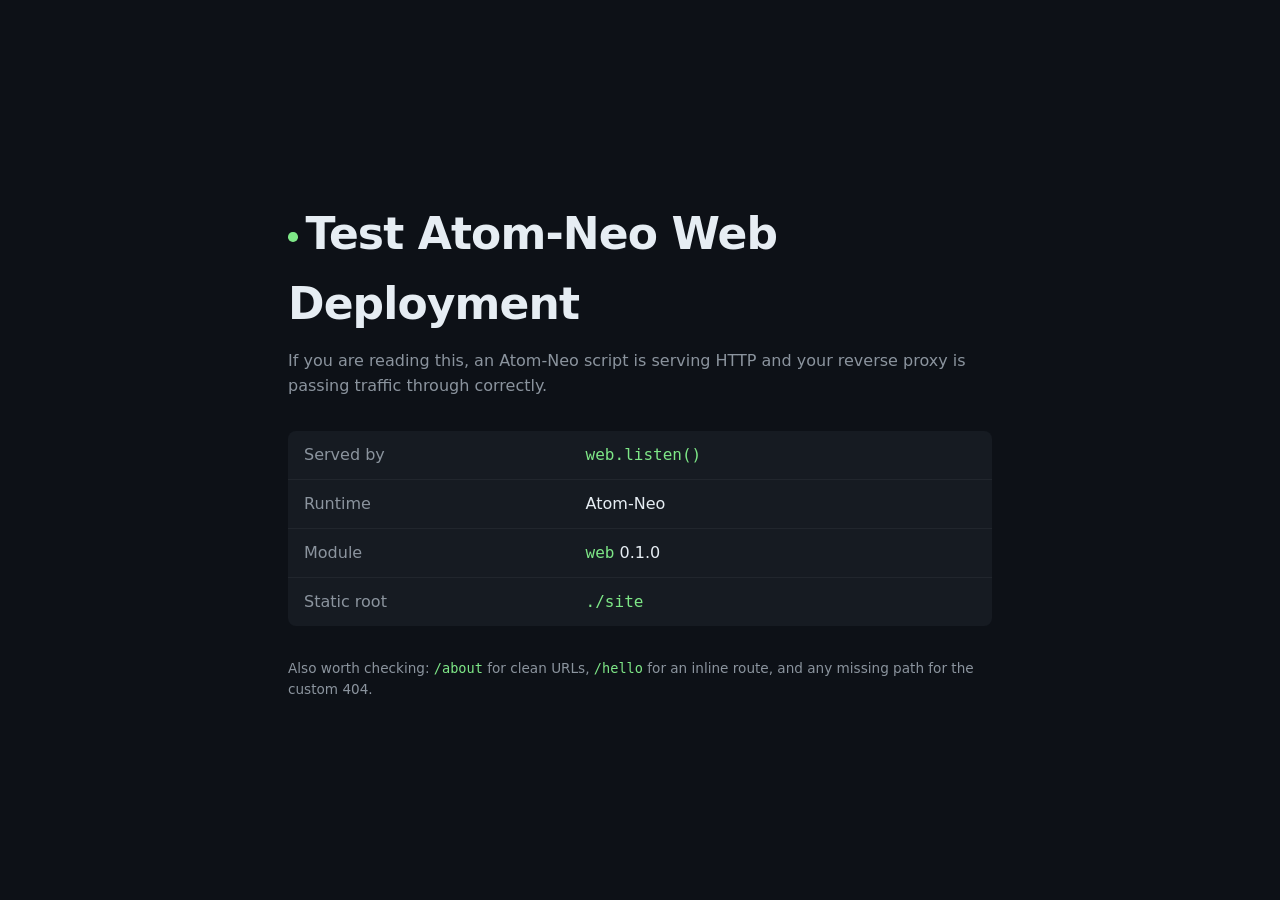
==== site/index.html @ 1363da0a "brand the fork as Atom-Neo The command stays atom and the module path stays Atom3 for now, so this i" ====
<!doctype html>
<html lang="en">
<meta charset="utf-8">
<meta name="viewport" content="width=device-width, initial-scale=1">
<title>Test Atom-Neo Web Deployment</title>
<style>
  :root {
    --bg: #0d1117;
    --fg: #e6edf3;
    --muted: #8b949e;
    --accent: #7ee787;
    --line: #21262d;
    --panel: #161b22;
  }
  * { box-sizing: border-box }
  body {
    margin: 0;
    min-height: 100vh;
    display: grid;
    place-items: center;
    padding: 2rem;
    background: var(--bg);
    color: var(--fg);
    font: 16px/1.6 ui-sans-serif, system-ui, -apple-system, Segoe UI, Roboto, sans-serif;
  }
  main { width: 100%; max-width: 44rem }
  h1 {
    margin: 0 0 .5rem;
    font-size: clamp(1.75rem, 5vw, 2.75rem);
    letter-spacing: -.02em;
  }
  .dot {
    display: inline-block;
    width: .6rem;
    height: .6rem;
    margin-right: .5rem;
    border-radius: 50%;
    background: var(--accent);
    vertical-align: middle;
  }
  p.lead { margin: 0 0 2rem; color: var(--muted) }
  table { width: 100%; border-collapse: collapse; background: var(--panel); border-radius: 8px; overflow: hidden }
  td { padding: .7rem 1rem; border-bottom: 1px solid var(--line) }
  tr:last-child td { border-bottom: 0 }
  td:first-child { color: var(--muted); width: 40%; white-space: nowrap }
  code { font-family: ui-monospace, SFMono-Regular, Consolas, monospace; color: var(--accent) }
  footer { margin-top: 2rem; color: var(--muted); font-size: .85rem }
</style>
<main>
  <h1><span class="dot"></span>Test Atom-Neo Web Deployment</h1>
  <p class="lead">If you are reading this, an Atom-Neo script is serving HTTP and your reverse proxy is passing traffic through correctly.</p>

  <table>
    <tr><td>Served by</td><td><code>web.listen()</code></td></tr>
    <tr><td>Runtime</td><td>Atom-Neo</td></tr>
    <tr><td>Module</td><td><code>web</code> 0.1.0</td></tr>
    <tr><td>Static root</td><td><code>./site</code></td></tr>
  </table>

  <footer>
    Also worth checking: <code>/about</code> for clean URLs, <code>/hello</code> for an inline route,
    and any missing path for the custom 404.
  </footer>
</main>
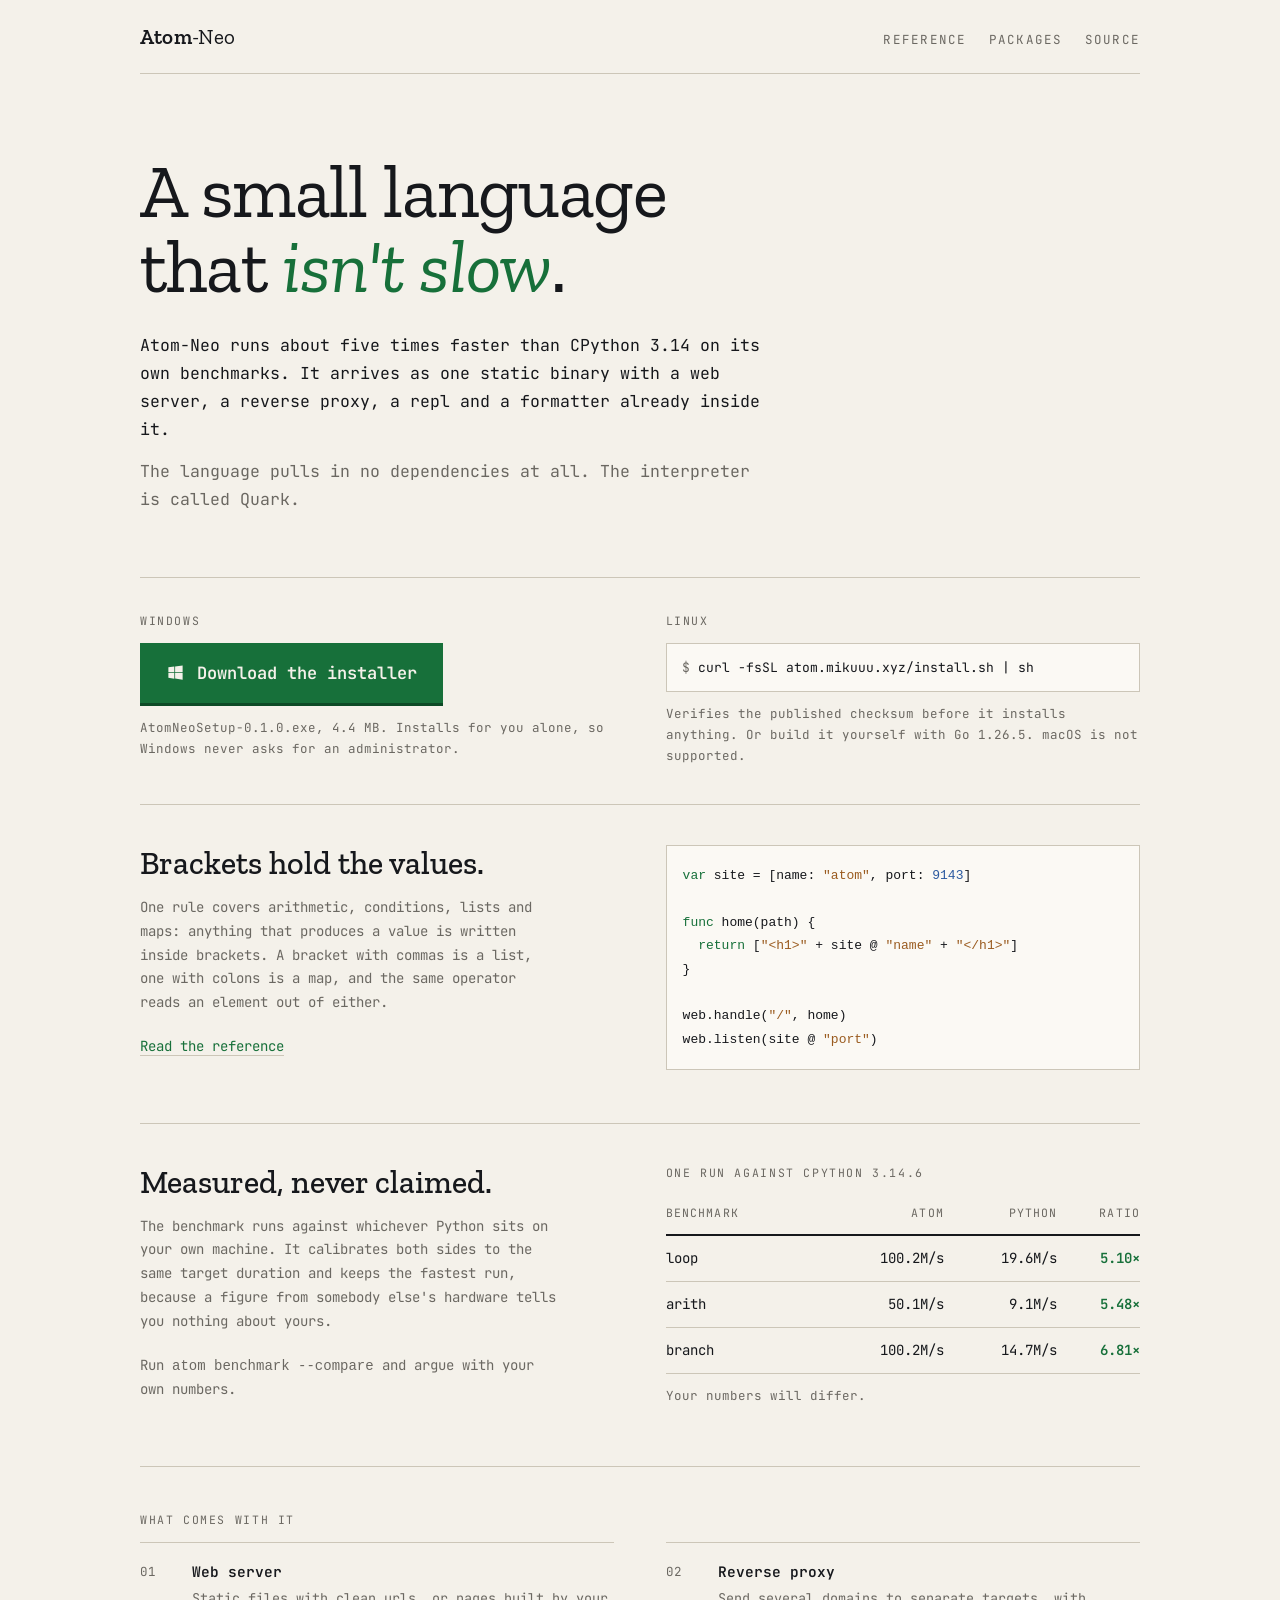
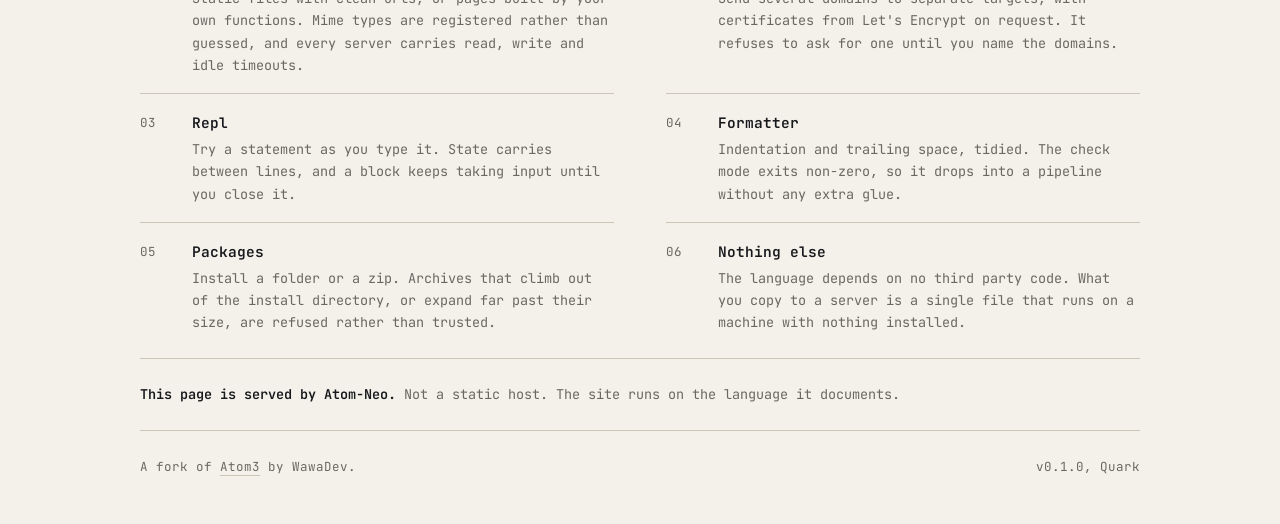
==== commit 7f376b17: "build the homepage Replaces the deployment test page with the real one: what the language is, how to" ====
--- a/site/index.html
+++ b/site/index.html
@@ -1,64 +1,253 @@
 <!doctype html>
 <html lang="en">
+<head>
 <meta charset="utf-8">
 <meta name="viewport" content="width=device-width, initial-scale=1">
-<title>Test Atom-Neo Web Deployment</title>
+<title>Atom-Neo, a small language that isn't slow</title>
+<meta name="description" content="Atom-Neo runs about five times faster than CPython 3.14, and ships with a web server, a reverse proxy, a repl and a formatter already in the box.">
+<link rel="preconnect" href="https://fonts.googleapis.com">
+<link rel="preconnect" href="https://fonts.gstatic.com" crossorigin>
+<link rel="stylesheet" href="https://fonts.googleapis.com/css2?family=Zilla+Slab:ital,wght@0,400;0,500;0,600;1,400&family=JetBrains+Mono:wght@400;500;600&display=swap">
 <style>
   :root {
-    --bg: #0d1117;
-    --fg: #e6edf3;
-    --muted: #8b949e;
-    --accent: #7ee787;
-    --line: #21262d;
-    --panel: #161b22;
+    --paper: #f4f1ea;
+    --ink: #16181c;
+    --soft: #6b6862;
+    --rule: #ccc6b8;
+    --green: #17703a;
+    --green-lit: #1f8f4a;
+    --serif: "Zilla Slab", Georgia, "Times New Roman", serif;
+    --mono: "JetBrains Mono", ui-monospace, SFMono-Regular, Consolas, monospace;
   }
   * { box-sizing: border-box }
+  html { -webkit-text-size-adjust: 100% }
   body {
     margin: 0;
-    min-height: 100vh;
-    display: grid;
-    place-items: center;
-    padding: 2rem;
-    background: var(--bg);
-    color: var(--fg);
-    font: 16px/1.6 ui-sans-serif, system-ui, -apple-system, Segoe UI, Roboto, sans-serif;
-  }
-  main { width: 100%; max-width: 44rem }
+    background: var(--paper);
+    color: var(--ink);
+    font: 15px/1.65 var(--mono);
+    font-feature-settings: "kern";
+  }
+  a { color: var(--green); text-decoration: none; border-bottom: 1px solid var(--rule) }
+  a:hover { color: var(--green-lit); border-bottom-color: var(--green-lit) }
+  .wrap { max-width: 1080px; margin: 0 auto; padding: 0 clamp(18px, 4vw, 40px) }
+  .rule { border: 0; border-top: 1px solid var(--rule); margin: 0 }
+
+  /* masthead */
+  header { display: flex; align-items: baseline; justify-content: space-between; gap: 20px; flex-wrap: wrap; padding: 20px 0 18px }
+  .mark { font-family: var(--serif); font-weight: 600; font-size: 21px; letter-spacing: .01em }
+  .mark b { font-weight: 400 }
+  nav { display: flex; gap: 22px; font-size: 12.5px; letter-spacing: .1em; text-transform: uppercase }
+  nav a { color: var(--soft); border-bottom: 0 }
+  nav a:hover { color: var(--ink) }
+
+  /* opening statement */
+  .open { padding: clamp(44px, 7vw, 80px) 0 clamp(40px, 6vw, 64px) }
   h1 {
-    margin: 0 0 .5rem;
-    font-size: clamp(1.75rem, 5vw, 2.75rem);
-    letter-spacing: -.02em;
-  }
-  .dot {
-    display: inline-block;
-    width: .6rem;
-    height: .6rem;
-    margin-right: .5rem;
-    border-radius: 50%;
-    background: var(--accent);
-    vertical-align: middle;
-  }
-  p.lead { margin: 0 0 2rem; color: var(--muted) }
-  table { width: 100%; border-collapse: collapse; background: var(--panel); border-radius: 8px; overflow: hidden }
-  td { padding: .7rem 1rem; border-bottom: 1px solid var(--line) }
-  tr:last-child td { border-bottom: 0 }
-  td:first-child { color: var(--muted); width: 40%; white-space: nowrap }
-  code { font-family: ui-monospace, SFMono-Regular, Consolas, monospace; color: var(--accent) }
-  footer { margin-top: 2rem; color: var(--muted); font-size: .85rem }
+    font-family: var(--serif);
+    font-weight: 400;
+    font-size: clamp(38px, 6.6vw, 74px);
+    line-height: 1.02;
+    letter-spacing: -.015em;
+    margin: 0 0 26px;
+    max-width: 15ch;
+  }
+  h1 i { font-style: italic; color: var(--green) }
+  .lede { font-size: clamp(15px, 1.6vw, 16.5px); line-height: 1.7; max-width: 62ch; color: var(--ink); margin: 0 }
+  .lede + .lede { margin-top: 14px; color: var(--soft) }
+
+  /* acquisition */
+  .get { display: flex; align-items: flex-start; gap: clamp(24px, 4vw, 56px); flex-wrap: wrap; padding: 34px 0 38px }
+  .get-main { flex: 1 1 320px; min-width: 0 }
+  .get-alt { flex: 1 1 320px; min-width: 0 }
+  .label { font-size: 11.5px; letter-spacing: .14em; text-transform: uppercase; color: var(--soft); margin-bottom: 12px }
+  .btn {
+    display: inline-flex; align-items: center; gap: 12px;
+    background: var(--green); color: var(--paper);
+    font-family: var(--mono); font-weight: 600; font-size: 17px;
+    padding: 16px 26px; border: 0; border-bottom: 3px solid #0d4a26;
+  }
+  .btn:hover { background: var(--green-lit); color: var(--paper); border-bottom-color: var(--green) }
+  .meta { font-size: 12.5px; color: var(--soft); margin-top: 12px }
+  .shell { border: 1px solid var(--rule); background: #fbf9f4; padding: 13px 15px; font-size: 13px; overflow-x: auto; white-space: nowrap }
+  .shell .sigil { color: var(--soft); user-select: none }
+
+  /* two column body */
+  .cols { display: grid; grid-template-columns: 1fr 1fr; gap: clamp(28px, 4vw, 56px); padding: 40px 0 44px; align-items: start }
+  h2 { font-family: var(--serif); font-weight: 500; font-size: clamp(25px, 3vw, 32px); line-height: 1.15; margin: 0 0 14px }
+  .body { color: var(--soft); font-size: 14px; line-height: 1.7; margin: 0 0 20px; max-width: 52ch }
+  pre { margin: 0; font-size: 13px; line-height: 1.8; overflow-x: auto; border: 1px solid var(--rule); background: #fbf9f4; padding: 18px 16px }
+  .kw { color: var(--green); font-weight: 500 }
+  .st { color: #9a5b1f }
+  .nu { color: #2c5aa0 }
+  .cm { color: var(--soft); font-style: italic }
+
+  /* measurements */
+  table { width: 100%; border-collapse: collapse; font-size: 14px }
+  caption { text-align: left; font-size: 11.5px; letter-spacing: .14em; text-transform: uppercase; color: var(--soft); padding-bottom: 10px }
+  th, td { padding: 11px 0; border-bottom: 1px solid var(--rule); text-align: right }
+  th:first-child, td:first-child { text-align: left }
+  thead th { font-weight: 400; font-size: 11.5px; letter-spacing: .1em; text-transform: uppercase; color: var(--soft); border-bottom-width: 2px; border-bottom-color: var(--ink) }
+  td.win { color: var(--green); font-weight: 600 }
+  .after { font-size: 12.5px; color: var(--soft); padding-top: 12px }
+
+  /* inventory */
+  .inv { padding: 44px 0 8px }
+  .items { display: grid; grid-template-columns: repeat(2, minmax(0, 1fr)); gap: 0 clamp(28px, 4vw, 56px) }
+  .item { display: grid; grid-template-columns: 2.4rem 1fr; gap: 14px; padding: 17px 0; border-top: 1px solid var(--rule) }
+  .num { font-size: 12.5px; color: var(--soft); padding-top: 2px }
+  .item h3 { margin: 0 0 3px; font-size: 14.5px; font-weight: 600 }
+  .item p { margin: 0; font-size: 13.5px; line-height: 1.65; color: var(--soft) }
+
+  /* colophon */
+  .colophon { display: flex; justify-content: space-between; gap: 18px; flex-wrap: wrap; padding: 26px 0 48px; font-size: 12.5px; color: var(--soft) }
+  .colophon a { color: var(--soft) }
+  .self { padding: 24px 0; font-size: 13.5px; color: var(--soft) }
+  .self b { color: var(--ink); font-weight: 600 }
+
+  @media (max-width: 860px) {
+    .cols { grid-template-columns: 1fr; gap: 32px }
+    .items { grid-template-columns: 1fr }
+    h1 { max-width: none }
+  }
 </style>
-<main>
-  <h1><span class="dot"></span>Test Atom-Neo Web Deployment</h1>
-  <p class="lead">If you are reading this, an Atom-Neo script is serving HTTP and your reverse proxy is passing traffic through correctly.</p>
-
-  <table>
-    <tr><td>Served by</td><td><code>web.listen()</code></td></tr>
-    <tr><td>Runtime</td><td>Atom-Neo</td></tr>
-    <tr><td>Module</td><td><code>web</code> 0.1.0</td></tr>
-    <tr><td>Static root</td><td><code>./site</code></td></tr>
-  </table>
-
-  <footer>
-    Also worth checking: <code>/about</code> for clean URLs, <code>/hello</code> for an inline route,
-    and any missing path for the custom 404.
-  </footer>
-</main>
+</head>
+<body>
+<div class="wrap">
+
+  <header>
+    <div class="mark">Atom<b>-Neo</b></div>
+    <nav>
+      <a href="https://github.com/cfm-miku-en/Atom-Neo/blob/main/docs/reference.md">Reference</a>
+      <a href="https://github.com/cfm-miku-en/Atom-Neo/blob/main/docs/packages.md">Packages</a>
+      <a href="https://github.com/cfm-miku-en/Atom-Neo">Source</a>
+    </nav>
+  </header>
+  <hr class="rule">
+
+  <div class="open">
+    <h1>A small language that <i>isn't slow</i>.</h1>
+    <p class="lede">Atom-Neo runs about five times faster than CPython 3.14 on its own benchmarks. It arrives as one static binary with a web server, a reverse proxy, a repl and a formatter already inside it.</p>
+    <p class="lede">The language pulls in no dependencies at all. The interpreter is called Quark.</p>
+  </div>
+  <hr class="rule">
+
+  <div class="get">
+    <div class="get-main">
+      <div class="label">Windows</div>
+      <a class="btn" href="https://github.com/cfm-miku-en/Atom-Neo/releases/latest">
+        <svg width="19" height="19" viewBox="0 0 24 24" fill="currentColor" aria-hidden="true"><path d="M3 5.5l7.5-1.05v7.2H3V5.5zM11.5 4.3L21 3v8.65h-9.5V4.3zM3 12.65h7.5v7.2L3 18.5v-5.85zM11.5 12.65H21V21l-9.5-1.35v-7z"/></svg>
+        Download the installer
+      </a>
+      <div class="meta">AtomNeoSetup-0.1.0.exe, 4.4&nbsp;MB. Installs for you alone, so Windows never asks for an administrator.</div>
+    </div>
+    <div class="get-alt">
+      <div class="label">Linux</div>
+      <div class="shell"><span class="sigil">$ </span>curl -fsSL atom.mikuuu.xyz/install.sh | sh</div>
+      <div class="meta">Verifies the published checksum before it installs anything. Or build it yourself with Go 1.26.5. macOS is not supported.</div>
+    </div>
+  </div>
+  <hr class="rule">
+
+  <div class="cols">
+    <div>
+      <h2>Brackets hold the values.</h2>
+      <p class="body">One rule covers arithmetic, conditions, lists and maps: anything that produces a value is written inside brackets. A bracket with commas is a list, one with colons is a map, and the same operator reads an element out of either.</p>
+      <p class="body"><a href="https://github.com/cfm-miku-en/Atom-Neo/blob/main/docs/reference.md">Read the reference</a></p>
+    </div>
+    <div>
+<pre><span class="kw">var</span> site = [name: <span class="st">"atom"</span>, port: <span class="nu">9143</span>]
+
+<span class="kw">func</span> home(path) {
+  <span class="kw">return</span> [<span class="st">"&lt;h1&gt;"</span> + site @ <span class="st">"name"</span> + <span class="st">"&lt;/h1&gt;"</span>]
+}
+
+web.handle(<span class="st">"/"</span>, home)
+web.listen(site @ <span class="st">"port"</span>)</pre>
+    </div>
+  </div>
+  <hr class="rule">
+
+  <div class="cols">
+    <div>
+      <h2>Measured, never claimed.</h2>
+      <p class="body">The benchmark runs against whichever Python sits on your own machine. It calibrates both sides to the same target duration and keeps the fastest run, because a figure from somebody else's hardware tells you nothing about yours.</p>
+      <p class="body">Run <code>atom benchmark --compare</code> and argue with your own numbers.</p>
+    </div>
+    <div>
+      <table>
+        <caption>One run against CPython 3.14.6</caption>
+        <thead>
+          <tr><th>Benchmark</th><th>Atom</th><th>Python</th><th>Ratio</th></tr>
+        </thead>
+        <tbody>
+          <tr><td>loop</td><td>100.2M/s</td><td>19.6M/s</td><td class="win">5.10&times;</td></tr>
+          <tr><td>arith</td><td>50.1M/s</td><td>9.1M/s</td><td class="win">5.48&times;</td></tr>
+          <tr><td>branch</td><td>100.2M/s</td><td>14.7M/s</td><td class="win">6.81&times;</td></tr>
+        </tbody>
+      </table>
+      <div class="after">Your numbers will differ.</div>
+    </div>
+  </div>
+  <hr class="rule">
+
+  <div class="inv">
+    <div class="label">What comes with it</div>
+    <div class="items">
+      <div class="item">
+        <div class="num">01</div>
+        <div>
+          <h3>Web server</h3>
+          <p>Static files with clean urls, or pages built by your own functions. Mime types are registered rather than guessed, and every server carries read, write and idle timeouts.</p>
+        </div>
+      </div>
+      <div class="item">
+        <div class="num">02</div>
+        <div>
+          <h3>Reverse proxy</h3>
+          <p>Send several domains to separate targets, with certificates from Let's Encrypt on request. It refuses to ask for one until you name the domains.</p>
+        </div>
+      </div>
+      <div class="item">
+        <div class="num">03</div>
+        <div>
+          <h3>Repl</h3>
+          <p>Try a statement as you type it. State carries between lines, and a block keeps taking input until you close it.</p>
+        </div>
+      </div>
+      <div class="item">
+        <div class="num">04</div>
+        <div>
+          <h3>Formatter</h3>
+          <p>Indentation and trailing space, tidied. The check mode exits non-zero, so it drops into a pipeline without any extra glue.</p>
+        </div>
+      </div>
+      <div class="item">
+        <div class="num">05</div>
+        <div>
+          <h3>Packages</h3>
+          <p>Install a folder or a zip. Archives that climb out of the install directory, or expand far past their size, are refused rather than trusted.</p>
+        </div>
+      </div>
+      <div class="item">
+        <div class="num">06</div>
+        <div>
+          <h3>Nothing else</h3>
+          <p>The language depends on no third party code. What you copy to a server is a single file that runs on a machine with nothing installed.</p>
+        </div>
+      </div>
+    </div>
+  </div>
+  <hr class="rule">
+
+  <div class="self"><b>This page is served by Atom-Neo.</b> Not a static host. The site runs on the language it documents.</div>
+  <hr class="rule">
+
+  <div class="colophon">
+    <span>A fork of <a href="https://github.com/WawaDevX/Atom3">Atom3</a> by WawaDev.</span>
+    <span>v0.1.0, Quark</span>
+  </div>
+
+</div>
+</body>
+</html>
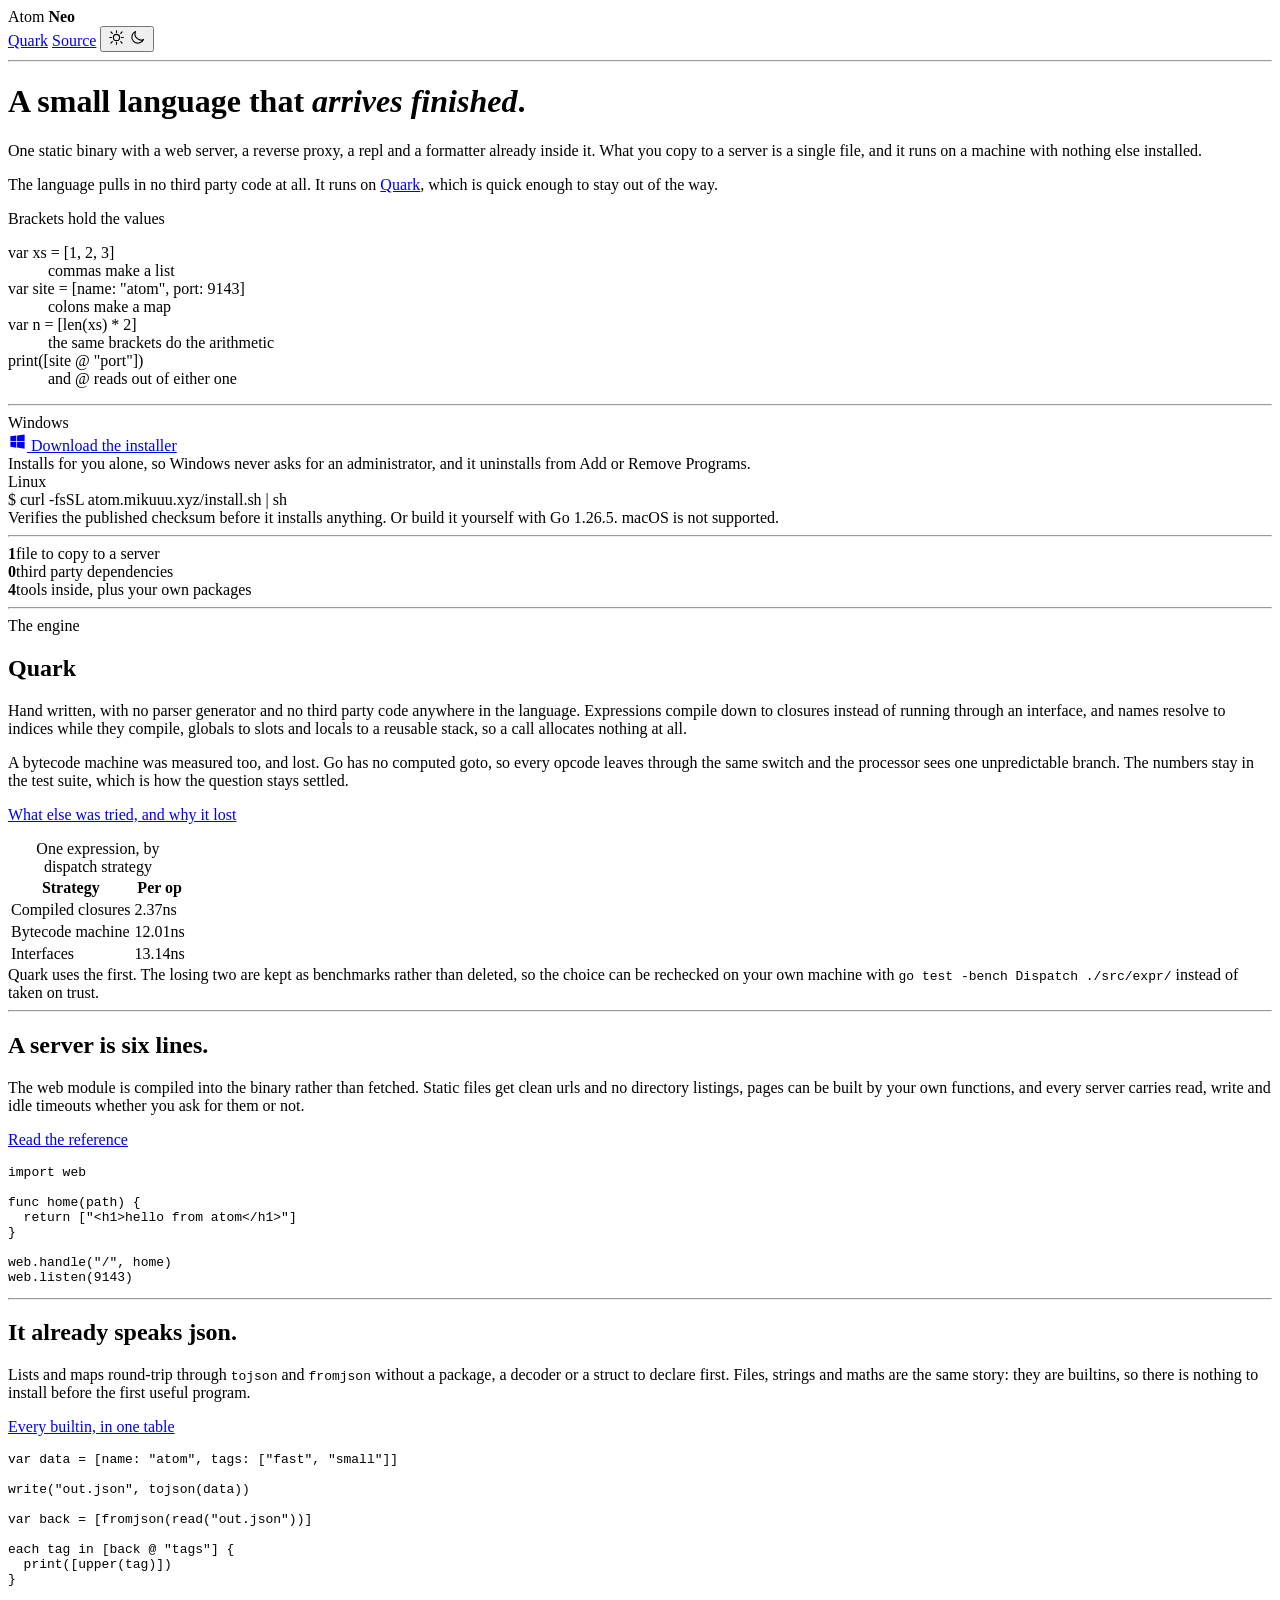
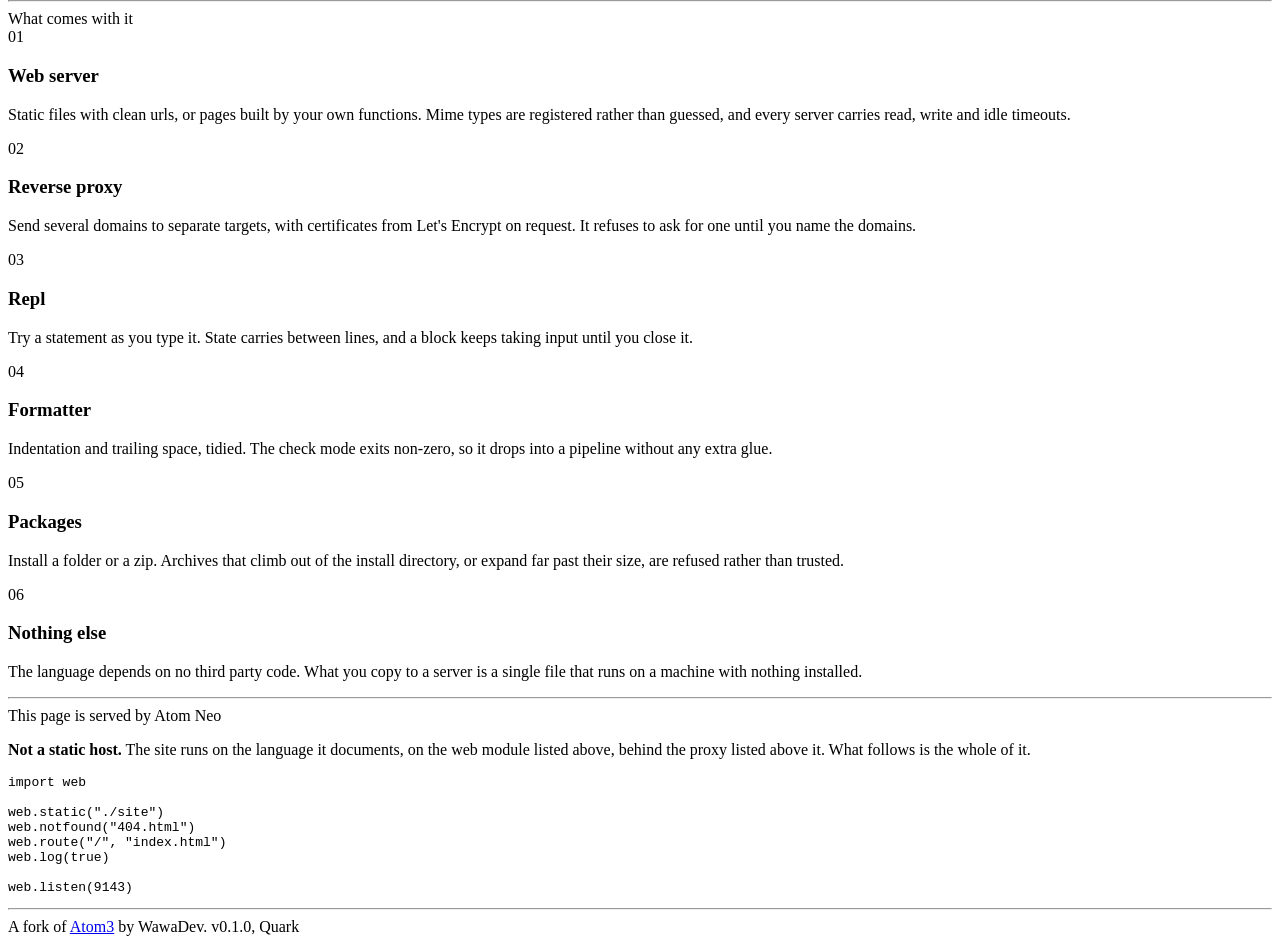
==== commit 632273c8: "site: rework the homepage around what ships in the box Speed was the headline, but that is Quark's d" ====
--- a/site/index.html
+++ b/site/index.html
@@ -1,253 +1,232 @@
-<!doctype html>
-<html lang="en">
-<head>
-<meta charset="utf-8">
-<meta name="viewport" content="width=device-width, initial-scale=1">
-<title>Atom-Neo, a small language that isn't slow</title>
-<meta name="description" content="Atom-Neo runs about five times faster than CPython 3.14, and ships with a web server, a reverse proxy, a repl and a formatter already in the box.">
-<link rel="preconnect" href="https://fonts.googleapis.com">
-<link rel="preconnect" href="https://fonts.gstatic.com" crossorigin>
-<link rel="stylesheet" href="https://fonts.googleapis.com/css2?family=Zilla+Slab:ital,wght@0,400;0,500;0,600;1,400&family=JetBrains+Mono:wght@400;500;600&display=swap">
-<style>
-  :root {
-    --paper: #f4f1ea;
-    --ink: #16181c;
-    --soft: #6b6862;
-    --rule: #ccc6b8;
-    --green: #17703a;
-    --green-lit: #1f8f4a;
-    --serif: "Zilla Slab", Georgia, "Times New Roman", serif;
-    --mono: "JetBrains Mono", ui-monospace, SFMono-Regular, Consolas, monospace;
-  }
-  * { box-sizing: border-box }
-  html { -webkit-text-size-adjust: 100% }
-  body {
-    margin: 0;
-    background: var(--paper);
-    color: var(--ink);
-    font: 15px/1.65 var(--mono);
-    font-feature-settings: "kern";
-  }
-  a { color: var(--green); text-decoration: none; border-bottom: 1px solid var(--rule) }
-  a:hover { color: var(--green-lit); border-bottom-color: var(--green-lit) }
-  .wrap { max-width: 1080px; margin: 0 auto; padding: 0 clamp(18px, 4vw, 40px) }
-  .rule { border: 0; border-top: 1px solid var(--rule); margin: 0 }
-
-  /* masthead */
-  header { display: flex; align-items: baseline; justify-content: space-between; gap: 20px; flex-wrap: wrap; padding: 20px 0 18px }
-  .mark { font-family: var(--serif); font-weight: 600; font-size: 21px; letter-spacing: .01em }
-  .mark b { font-weight: 400 }
-  nav { display: flex; gap: 22px; font-size: 12.5px; letter-spacing: .1em; text-transform: uppercase }
-  nav a { color: var(--soft); border-bottom: 0 }
-  nav a:hover { color: var(--ink) }
-
-  /* opening statement */
-  .open { padding: clamp(44px, 7vw, 80px) 0 clamp(40px, 6vw, 64px) }
-  h1 {
-    font-family: var(--serif);
-    font-weight: 400;
-    font-size: clamp(38px, 6.6vw, 74px);
-    line-height: 1.02;
-    letter-spacing: -.015em;
-    margin: 0 0 26px;
-    max-width: 15ch;
-  }
-  h1 i { font-style: italic; color: var(--green) }
-  .lede { font-size: clamp(15px, 1.6vw, 16.5px); line-height: 1.7; max-width: 62ch; color: var(--ink); margin: 0 }
-  .lede + .lede { margin-top: 14px; color: var(--soft) }
-
-  /* acquisition */
-  .get { display: flex; align-items: flex-start; gap: clamp(24px, 4vw, 56px); flex-wrap: wrap; padding: 34px 0 38px }
-  .get-main { flex: 1 1 320px; min-width: 0 }
-  .get-alt { flex: 1 1 320px; min-width: 0 }
-  .label { font-size: 11.5px; letter-spacing: .14em; text-transform: uppercase; color: var(--soft); margin-bottom: 12px }
-  .btn {
-    display: inline-flex; align-items: center; gap: 12px;
-    background: var(--green); color: var(--paper);
-    font-family: var(--mono); font-weight: 600; font-size: 17px;
-    padding: 16px 26px; border: 0; border-bottom: 3px solid #0d4a26;
-  }
-  .btn:hover { background: var(--green-lit); color: var(--paper); border-bottom-color: var(--green) }
-  .meta { font-size: 12.5px; color: var(--soft); margin-top: 12px }
-  .shell { border: 1px solid var(--rule); background: #fbf9f4; padding: 13px 15px; font-size: 13px; overflow-x: auto; white-space: nowrap }
-  .shell .sigil { color: var(--soft); user-select: none }
-
-  /* two column body */
-  .cols { display: grid; grid-template-columns: 1fr 1fr; gap: clamp(28px, 4vw, 56px); padding: 40px 0 44px; align-items: start }
-  h2 { font-family: var(--serif); font-weight: 500; font-size: clamp(25px, 3vw, 32px); line-height: 1.15; margin: 0 0 14px }
-  .body { color: var(--soft); font-size: 14px; line-height: 1.7; margin: 0 0 20px; max-width: 52ch }
-  pre { margin: 0; font-size: 13px; line-height: 1.8; overflow-x: auto; border: 1px solid var(--rule); background: #fbf9f4; padding: 18px 16px }
-  .kw { color: var(--green); font-weight: 500 }
-  .st { color: #9a5b1f }
-  .nu { color: #2c5aa0 }
-  .cm { color: var(--soft); font-style: italic }
-
-  /* measurements */
-  table { width: 100%; border-collapse: collapse; font-size: 14px }
-  caption { text-align: left; font-size: 11.5px; letter-spacing: .14em; text-transform: uppercase; color: var(--soft); padding-bottom: 10px }
-  th, td { padding: 11px 0; border-bottom: 1px solid var(--rule); text-align: right }
-  th:first-child, td:first-child { text-align: left }
-  thead th { font-weight: 400; font-size: 11.5px; letter-spacing: .1em; text-transform: uppercase; color: var(--soft); border-bottom-width: 2px; border-bottom-color: var(--ink) }
-  td.win { color: var(--green); font-weight: 600 }
-  .after { font-size: 12.5px; color: var(--soft); padding-top: 12px }
-
-  /* inventory */
-  .inv { padding: 44px 0 8px }
-  .items { display: grid; grid-template-columns: repeat(2, minmax(0, 1fr)); gap: 0 clamp(28px, 4vw, 56px) }
-  .item { display: grid; grid-template-columns: 2.4rem 1fr; gap: 14px; padding: 17px 0; border-top: 1px solid var(--rule) }
-  .num { font-size: 12.5px; color: var(--soft); padding-top: 2px }
-  .item h3 { margin: 0 0 3px; font-size: 14.5px; font-weight: 600 }
-  .item p { margin: 0; font-size: 13.5px; line-height: 1.65; color: var(--soft) }
-
-  /* colophon */
-  .colophon { display: flex; justify-content: space-between; gap: 18px; flex-wrap: wrap; padding: 26px 0 48px; font-size: 12.5px; color: var(--soft) }
-  .colophon a { color: var(--soft) }
-  .self { padding: 24px 0; font-size: 13.5px; color: var(--soft) }
-  .self b { color: var(--ink); font-weight: 600 }
-
-  @media (max-width: 860px) {
-    .cols { grid-template-columns: 1fr; gap: 32px }
-    .items { grid-template-columns: 1fr }
-    h1 { max-width: none }
-  }
-</style>
-</head>
-<body>
-<div class="wrap">
-
-  <header>
-    <div class="mark">Atom<b>-Neo</b></div>
-    <nav>
-      <a href="https://github.com/cfm-miku-en/Atom-Neo/blob/main/docs/reference.md">Reference</a>
-      <a href="https://github.com/cfm-miku-en/Atom-Neo/blob/main/docs/packages.md">Packages</a>
-      <a href="https://github.com/cfm-miku-en/Atom-Neo">Source</a>
-    </nav>
-  </header>
-  <hr class="rule">
-
-  <div class="open">
-    <h1>A small language that <i>isn't slow</i>.</h1>
-    <p class="lede">Atom-Neo runs about five times faster than CPython 3.14 on its own benchmarks. It arrives as one static binary with a web server, a reverse proxy, a repl and a formatter already inside it.</p>
-    <p class="lede">The language pulls in no dependencies at all. The interpreter is called Quark.</p>
-  </div>
-  <hr class="rule">
-
-  <div class="get">
-    <div class="get-main">
-      <div class="label">Windows</div>
-      <a class="btn" href="https://github.com/cfm-miku-en/Atom-Neo/releases/latest">
-        <svg width="19" height="19" viewBox="0 0 24 24" fill="currentColor" aria-hidden="true"><path d="M3 5.5l7.5-1.05v7.2H3V5.5zM11.5 4.3L21 3v8.65h-9.5V4.3zM3 12.65h7.5v7.2L3 18.5v-5.85zM11.5 12.65H21V21l-9.5-1.35v-7z"/></svg>
-        Download the installer
-      </a>
-      <div class="meta">AtomNeoSetup-0.1.0.exe, 4.4&nbsp;MB. Installs for you alone, so Windows never asks for an administrator.</div>
-    </div>
-    <div class="get-alt">
-      <div class="label">Linux</div>
-      <div class="shell"><span class="sigil">$ </span>curl -fsSL atom.mikuuu.xyz/install.sh | sh</div>
-      <div class="meta">Verifies the published checksum before it installs anything. Or build it yourself with Go 1.26.5. macOS is not supported.</div>
-    </div>
-  </div>
-  <hr class="rule">
-
-  <div class="cols">
-    <div>
-      <h2>Brackets hold the values.</h2>
-      <p class="body">One rule covers arithmetic, conditions, lists and maps: anything that produces a value is written inside brackets. A bracket with commas is a list, one with colons is a map, and the same operator reads an element out of either.</p>
-      <p class="body"><a href="https://github.com/cfm-miku-en/Atom-Neo/blob/main/docs/reference.md">Read the reference</a></p>
-    </div>
-    <div>
-<pre><span class="kw">var</span> site = [name: <span class="st">"atom"</span>, port: <span class="nu">9143</span>]
-
-<span class="kw">func</span> home(path) {
-  <span class="kw">return</span> [<span class="st">"&lt;h1&gt;"</span> + site @ <span class="st">"name"</span> + <span class="st">"&lt;/h1&gt;"</span>]
-}
-
-web.handle(<span class="st">"/"</span>, home)
-web.listen(site @ <span class="st">"port"</span>)</pre>
-    </div>
-  </div>
-  <hr class="rule">
-
-  <div class="cols">
-    <div>
-      <h2>Measured, never claimed.</h2>
-      <p class="body">The benchmark runs against whichever Python sits on your own machine. It calibrates both sides to the same target duration and keeps the fastest run, because a figure from somebody else's hardware tells you nothing about yours.</p>
-      <p class="body">Run <code>atom benchmark --compare</code> and argue with your own numbers.</p>
-    </div>
-    <div>
-      <table>
-        <caption>One run against CPython 3.14.6</caption>
-        <thead>
-          <tr><th>Benchmark</th><th>Atom</th><th>Python</th><th>Ratio</th></tr>
-        </thead>
-        <tbody>
-          <tr><td>loop</td><td>100.2M/s</td><td>19.6M/s</td><td class="win">5.10&times;</td></tr>
-          <tr><td>arith</td><td>50.1M/s</td><td>9.1M/s</td><td class="win">5.48&times;</td></tr>
-          <tr><td>branch</td><td>100.2M/s</td><td>14.7M/s</td><td class="win">6.81&times;</td></tr>
-        </tbody>
-      </table>
-      <div class="after">Your numbers will differ.</div>
-    </div>
-  </div>
-  <hr class="rule">
-
-  <div class="inv">
-    <div class="label">What comes with it</div>
-    <div class="items">
-      <div class="item">
-        <div class="num">01</div>
-        <div>
-          <h3>Web server</h3>
-          <p>Static files with clean urls, or pages built by your own functions. Mime types are registered rather than guessed, and every server carries read, write and idle timeouts.</p>
-        </div>
-      </div>
-      <div class="item">
-        <div class="num">02</div>
-        <div>
-          <h3>Reverse proxy</h3>
-          <p>Send several domains to separate targets, with certificates from Let's Encrypt on request. It refuses to ask for one until you name the domains.</p>
-        </div>
-      </div>
-      <div class="item">
-        <div class="num">03</div>
-        <div>
-          <h3>Repl</h3>
-          <p>Try a statement as you type it. State carries between lines, and a block keeps taking input until you close it.</p>
-        </div>
-      </div>
-      <div class="item">
-        <div class="num">04</div>
-        <div>
-          <h3>Formatter</h3>
-          <p>Indentation and trailing space, tidied. The check mode exits non-zero, so it drops into a pipeline without any extra glue.</p>
-        </div>
-      </div>
-      <div class="item">
-        <div class="num">05</div>
-        <div>
-          <h3>Packages</h3>
-          <p>Install a folder or a zip. Archives that climb out of the install directory, or expand far past their size, are refused rather than trusted.</p>
-        </div>
-      </div>
-      <div class="item">
-        <div class="num">06</div>
-        <div>
-          <h3>Nothing else</h3>
-          <p>The language depends on no third party code. What you copy to a server is a single file that runs on a machine with nothing installed.</p>
-        </div>
-      </div>
-    </div>
-  </div>
-  <hr class="rule">
-
-  <div class="self"><b>This page is served by Atom-Neo.</b> Not a static host. The site runs on the language it documents.</div>
-  <hr class="rule">
-
-  <div class="colophon">
-    <span>A fork of <a href="https://github.com/WawaDevX/Atom3">Atom3</a> by WawaDev.</span>
-    <span>v0.1.0, Quark</span>
-  </div>
-
-</div>
-</body>
-</html>
+<!doctype html>
+<html lang="en">
+<head>
+<meta charset="utf-8">
+<meta name="viewport" content="width=device-width, initial-scale=1">
+<title>Atom Neo, a small language that arrives finished</title>
+<meta name="description" content="Atom Neo is one static binary with a web server, a reverse proxy, a repl and a formatter already inside it, and no third party code anywhere in the language.">
+<meta name="theme-color" content="#f4f1ea" media="(prefers-color-scheme: light)">
+<meta name="theme-color" content="#1b1916" media="(prefers-color-scheme: dark)">
+<link rel="preconnect" href="https://fonts.googleapis.com">
+<link rel="preconnect" href="https://fonts.gstatic.com" crossorigin>
+<link rel="stylesheet" href="https://fonts.googleapis.com/css2?family=Zilla+Slab:ital,wght@0,400;0,500;0,600;1,400&family=JetBrains+Mono:wght@400;500;600&display=swap">
+<link rel="stylesheet" href="https://fonts.googleapis.com/css2?family=Montserrat:wght@300&text=QuarkQUARK&display=swap">
+<link rel="stylesheet" href="/assets/style.css">
+<script>
+  (function () {
+    var saved = localStorage.getItem("theme");
+    if (saved) document.documentElement.setAttribute("data-theme", saved);
+  })();
+</script>
+</head>
+<body>
+<div class="wrap">
+
+  <header>
+    <div class="mark">Atom <b>Neo</b></div>
+    <nav>
+      <a href="/quark">Quark</a>
+      <a href="https://github.com/cfm-miku-en/Atom-Neo">Source</a>
+      <button class="theme" type="button" aria-label="Switch between light and dark">
+        <svg class="sun" width="17" height="17" viewBox="0 0 24 24" fill="none" stroke="currentColor" stroke-width="1.6" stroke-linecap="round" aria-hidden="true"><circle cx="12" cy="12" r="4.4"/><path d="M12 2.4v2.6M12 19v2.6M4.2 4.2l1.9 1.9M17.9 17.9l1.9 1.9M2.4 12h2.6M19 12h2.6M4.2 19.8l1.9-1.9M17.9 6.1l1.9-1.9"/></svg>
+        <svg class="moon" width="17" height="17" viewBox="0 0 24 24" fill="none" stroke="currentColor" stroke-width="1.6" stroke-linejoin="round" aria-hidden="true"><path d="M20.5 14.8A8.6 8.6 0 0 1 9.2 3.5a8.6 8.6 0 1 0 11.3 11.3z"/></svg>
+      </button>
+    </nav>
+  </header>
+  <hr class="rule">
+
+  <div class="open">
+    <h1>A small language that <i>arrives finished</i>.</h1>
+    <p class="lede">One static binary with a web server, a reverse proxy, a repl and a formatter already inside it. What you copy to a server is a single file, and it runs on a machine with nothing else installed.</p>
+    <p class="lede">The language pulls in no third party code at all. It runs on <a href="/quark">Quark</a>, which is quick enough to stay out of the way.</p>
+  </div>
+
+  <div class="rulebox">
+    <div class="label">Brackets hold the values</div>
+    <dl class="demo">
+      <dt><span class="kw">var</span> xs   = [<span class="nu">1</span>, <span class="nu">2</span>, <span class="nu">3</span>]</dt>
+      <dd>commas make a list</dd>
+      <dt><span class="kw">var</span> site = [name: <span class="st">"atom"</span>, port: <span class="nu">9143</span>]</dt>
+      <dd>colons make a map</dd>
+      <dt><span class="kw">var</span> n    = [len(xs) * <span class="nu">2</span>]</dt>
+      <dd>the same brackets do the arithmetic</dd>
+      <dt>print([site @ <span class="st">"port"</span>])</dt>
+      <dd>and @ reads out of either one</dd>
+    </dl>
+  </div>
+  <hr class="rule">
+
+  <div class="get">
+    <div class="get-main">
+      <div class="label">Windows</div>
+      <a class="btn" href="https://github.com/cfm-miku-en/Atom-Neo/releases/latest">
+        <svg width="19" height="19" viewBox="0 0 24 24" fill="currentColor" aria-hidden="true"><path d="M3 5.5l7.5-1.05v7.2H3V5.5zM11.5 4.3L21 3v8.65h-9.5V4.3zM3 12.65h7.5v7.2L3 18.5v-5.85zM11.5 12.65H21V21l-9.5-1.35v-7z"/></svg>
+        Download the installer
+      </a>
+      <div class="meta">Installs for you alone, so Windows never asks for an administrator, and it uninstalls from Add or Remove Programs.</div>
+    </div>
+    <div class="get-alt">
+      <div class="label">Linux</div>
+      <div class="shell"><span class="sigil">$ </span>curl -fsSL atom.mikuuu.xyz/install.sh | sh</div>
+      <div class="meta">Verifies the published checksum before it installs anything. Or build it yourself with Go 1.26.5. macOS is not supported.</div>
+    </div>
+  </div>
+  <hr class="rule">
+
+  <div class="stats">
+    <div class="stat"><b>1</b><span>file to copy to a server</span></div>
+    <div class="stat"><b>0</b><span>third party dependencies</span></div>
+    <div class="stat"><b>4</b><span>tools inside, plus your own packages</span></div>
+  </div>
+  <hr class="rule">
+
+  <div class="cols">
+    <div>
+      <div class="label">The engine</div>
+      <h2 class="quark-mark">Quark</h2>
+      <p class="body">Hand written, with no parser generator and no third party code anywhere in the language. Expressions compile down to closures instead of running through an interface, and names resolve to indices while they compile, globals to slots and locals to a reusable stack, so a call allocates nothing at all.</p>
+      <p class="body">A bytecode machine was measured too, and lost. Go has no computed goto, so every opcode leaves through the same switch and the processor sees one unpredictable branch. The numbers stay in the test suite, which is how the question stays settled.</p>
+      <p class="body"><a href="/quark">What else was tried, and why it lost</a></p>
+    </div>
+    <div>
+      <table>
+        <caption>One expression, by dispatch strategy</caption>
+        <thead>
+          <tr><th>Strategy</th><th>Per op</th></tr>
+        </thead>
+        <tbody>
+          <tr><td>Compiled closures</td><td class="win">2.37ns</td></tr>
+          <tr><td>Bytecode machine</td><td>12.01ns</td></tr>
+          <tr><td>Interfaces</td><td>13.14ns</td></tr>
+        </tbody>
+      </table>
+      <div class="after">Quark uses the first. The losing two are kept as benchmarks rather than deleted, so the choice can be rechecked on your own machine with <code>go test -bench Dispatch ./src/expr/</code> instead of taken on trust.</div>
+    </div>
+  </div>
+  <hr class="rule">
+
+  <div class="cols">
+    <div>
+      <h2>A server is six lines.</h2>
+      <p class="body">The web module is compiled into the binary rather than fetched. Static files get clean urls and no directory listings, pages can be built by your own functions, and every server carries read, write and idle timeouts whether you ask for them or not.</p>
+      <p class="body"><a href="https://github.com/cfm-miku-en/Atom-Neo/blob/main/docs/reference.md">Read the reference</a></p>
+    </div>
+    <div>
+<pre><span class="kw">import</span> web
+
+<span class="kw">func</span> home(path) {
+  <span class="kw">return</span> [<span class="st">"&lt;h1&gt;hello from atom&lt;/h1&gt;"</span>]
+}
+
+web.handle(<span class="st">"/"</span>, home)
+web.listen(<span class="nu">9143</span>)</pre>
+    </div>
+  </div>
+  <hr class="rule">
+
+  <div class="cols">
+    <div>
+      <h2>It already speaks json.</h2>
+      <p class="body">Lists and maps round-trip through <code>tojson</code> and <code>fromjson</code> without a package, a decoder or a struct to declare first. Files, strings and maths are the same story: they are builtins, so there is nothing to install before the first useful program.</p>
+      <p class="body"><a href="https://github.com/cfm-miku-en/Atom-Neo/blob/main/docs/reference.md">Every builtin, in one table</a></p>
+    </div>
+    <div>
+<pre><span class="kw">var</span> data = [name: <span class="st">"atom"</span>, tags: [<span class="st">"fast"</span>, <span class="st">"small"</span>]]
+
+write(<span class="st">"out.json"</span>, tojson(data))
+
+<span class="kw">var</span> back = [fromjson(read(<span class="st">"out.json"</span>))]
+
+<span class="kw">each</span> tag <span class="kw">in</span> [back @ <span class="st">"tags"</span>] {
+  print([upper(tag)])
+}</pre>
+    </div>
+  </div>
+  <hr class="rule">
+
+  <div class="inv">
+    <div class="label">What comes with it</div>
+    <div class="items">
+      <div class="item">
+        <div class="num">01</div>
+        <div>
+          <h3>Web server</h3>
+          <p>Static files with clean urls, or pages built by your own functions. Mime types are registered rather than guessed, and every server carries read, write and idle timeouts.</p>
+        </div>
+      </div>
+      <div class="item">
+        <div class="num">02</div>
+        <div>
+          <h3>Reverse proxy</h3>
+          <p>Send several domains to separate targets, with certificates from Let's Encrypt on request. It refuses to ask for one until you name the domains.</p>
+        </div>
+      </div>
+      <div class="item">
+        <div class="num">03</div>
+        <div>
+          <h3>Repl</h3>
+          <p>Try a statement as you type it. State carries between lines, and a block keeps taking input until you close it.</p>
+        </div>
+      </div>
+      <div class="item">
+        <div class="num">04</div>
+        <div>
+          <h3>Formatter</h3>
+          <p>Indentation and trailing space, tidied. The check mode exits non-zero, so it drops into a pipeline without any extra glue.</p>
+        </div>
+      </div>
+      <div class="item">
+        <div class="num">05</div>
+        <div>
+          <h3>Packages</h3>
+          <p>Install a folder or a zip. Archives that climb out of the install directory, or expand far past their size, are refused rather than trusted.</p>
+        </div>
+      </div>
+      <div class="item">
+        <div class="num">06</div>
+        <div>
+          <h3>Nothing else</h3>
+          <p>The language depends on no third party code. What you copy to a server is a single file that runs on a machine with nothing installed.</p>
+        </div>
+      </div>
+    </div>
+  </div>
+  <hr class="rule">
+
+  <div class="self">
+    <div>
+      <div class="label">This page is served by Atom Neo</div>
+      <p><b>Not a static host.</b> The site runs on the language it documents, on the web module listed above, behind the proxy listed above it. What follows is the whole of it.</p>
+    </div>
+    <div>
+<pre><span class="kw">import</span> web
+
+web.static(<span class="st">"./site"</span>)
+web.notfound(<span class="st">"404.html"</span>)
+web.route(<span class="st">"/"</span>, <span class="st">"index.html"</span>)
+web.log(<span class="kw">true</span>)
+
+web.listen(<span class="nu">9143</span>)</pre>
+    </div>
+  </div>
+  <hr class="rule">
+
+  <div class="colophon">
+    <span>A fork of <a href="https://github.com/WawaDevX/Atom3">Atom3</a> by WawaDev.</span>
+    <span>v0.1.0, Quark</span>
+  </div>
+
+</div>
+
+<script>
+  document.querySelector(".theme").addEventListener("click", function () {
+    var root = document.documentElement;
+    var dark = matchMedia("(prefers-color-scheme: dark)").matches;
+    var now = root.getAttribute("data-theme") || (dark ? "dark" : "light");
+    var next = now === "dark" ? "light" : "dark";
+    root.setAttribute("data-theme", next);
+    localStorage.setItem("theme", next);
+  });
+</script>
+</body>
+</html>
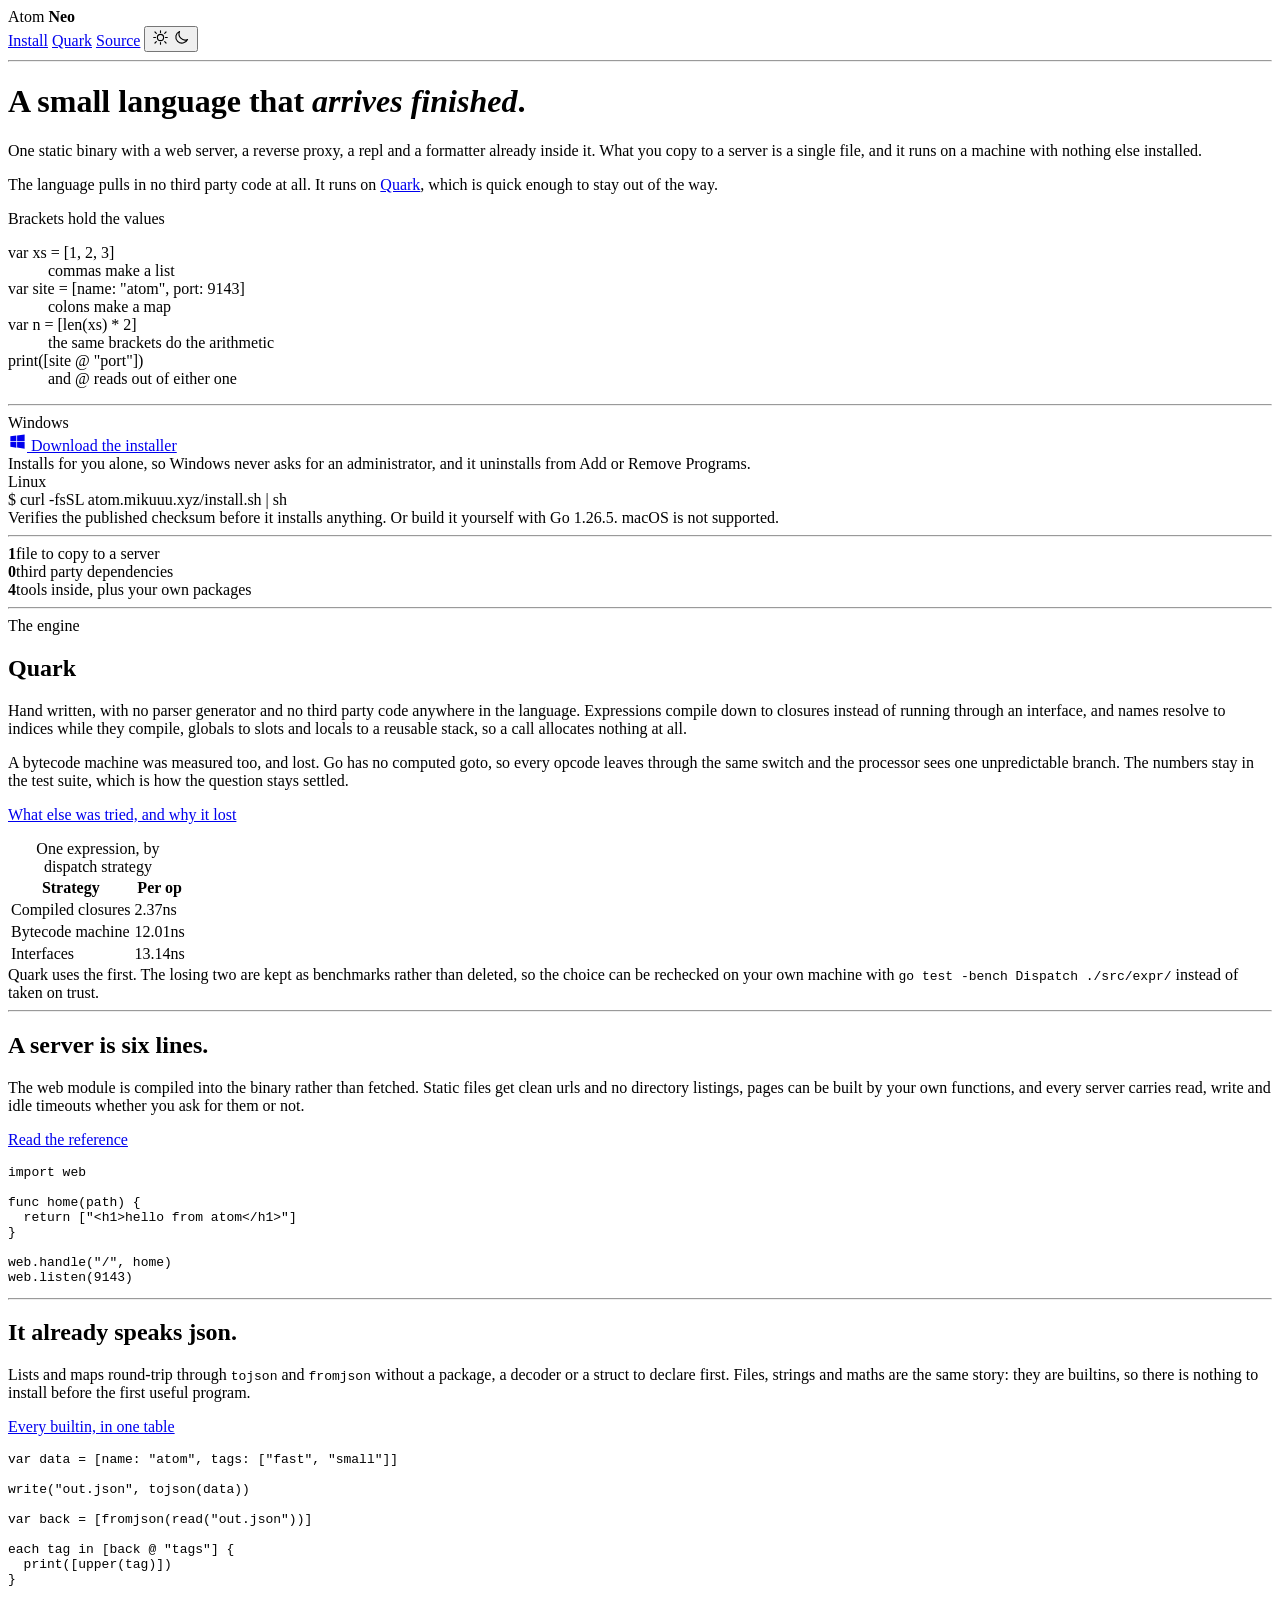
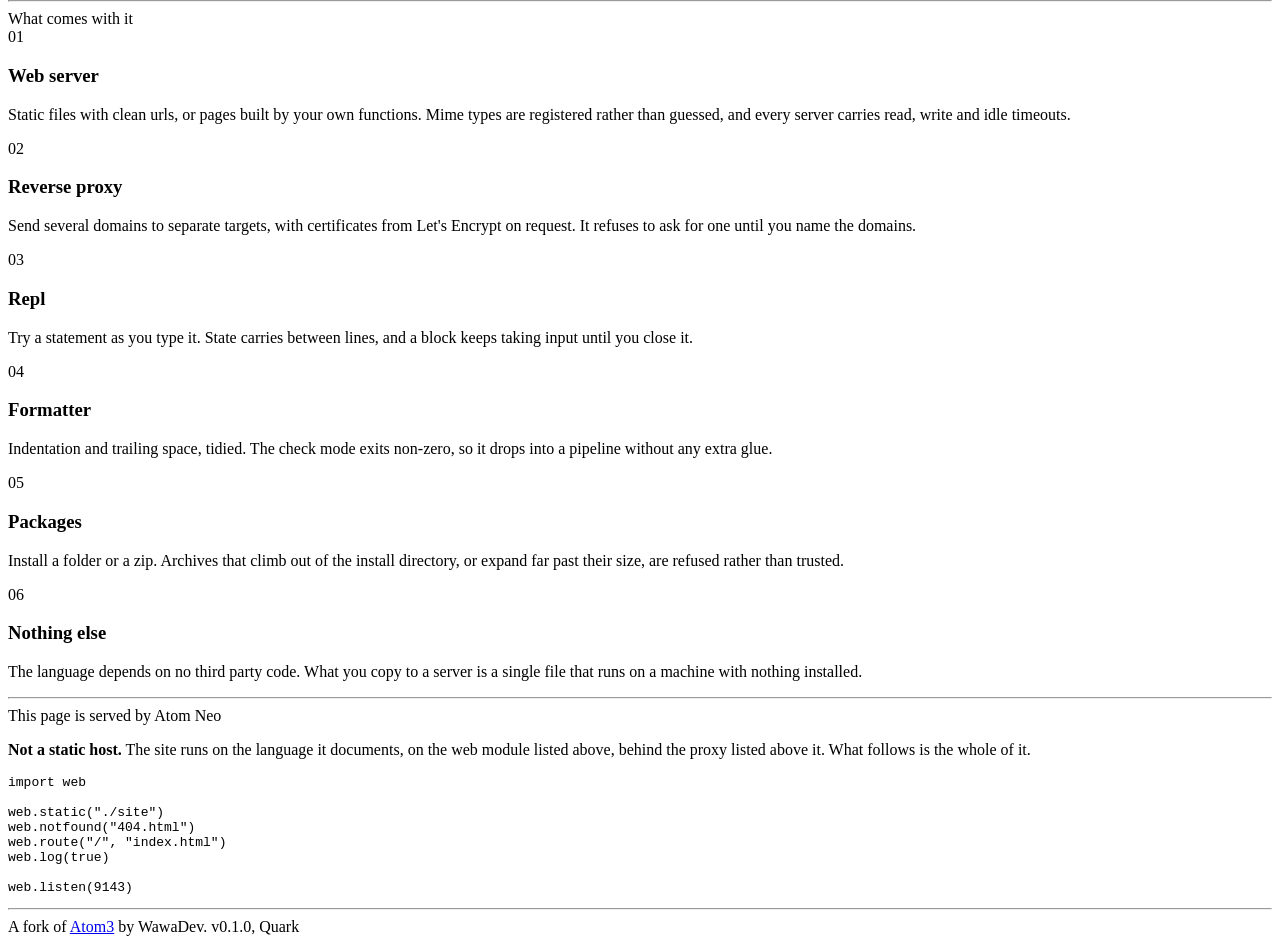
==== commit 4b49b392: "site: add a favicon, a social card and canonical urls Shared into a chat the link rendered as bare t" ====
--- a/site/index.html
+++ b/site/index.html
@@ -7,6 +7,15 @@
 <meta name="description" content="Atom Neo is one static binary with a web server, a reverse proxy, a repl and a formatter already inside it, and no third party code anywhere in the language.">
 <meta name="theme-color" content="#f4f1ea" media="(prefers-color-scheme: light)">
 <meta name="theme-color" content="#1b1916" media="(prefers-color-scheme: dark)">
+<link rel="icon" href="/assets/favicon.svg" type="image/svg+xml">
+<link rel="canonical" href="https://atom.mikuuu.xyz/">
+<meta property="og:type" content="website">
+<meta property="og:site_name" content="Atom Neo">
+<meta property="og:title" content="Atom Neo, a small language that arrives finished">
+<meta property="og:description" content="Atom Neo is one static binary with a web server, a reverse proxy, a repl and a formatter already inside it, and no third party code anywhere in the language.">
+<meta property="og:url" content="https://atom.mikuuu.xyz/">
+<meta property="og:image" content="https://atom.mikuuu.xyz/assets/card.png">
+<meta name="twitter:card" content="summary">
 <link rel="preconnect" href="https://fonts.googleapis.com">
 <link rel="preconnect" href="https://fonts.gstatic.com" crossorigin>
 <link rel="stylesheet" href="https://fonts.googleapis.com/css2?family=Zilla+Slab:ital,wght@0,400;0,500;0,600;1,400&family=JetBrains+Mono:wght@400;500;600&display=swap">
@@ -25,6 +34,7 @@
   <header>
     <div class="mark">Atom <b>Neo</b></div>
     <nav>
+      <a href="/install">Install</a>
       <a href="/quark">Quark</a>
       <a href="https://github.com/cfm-miku-en/Atom-Neo">Source</a>
       <button class="theme" type="button" aria-label="Switch between light and dark">
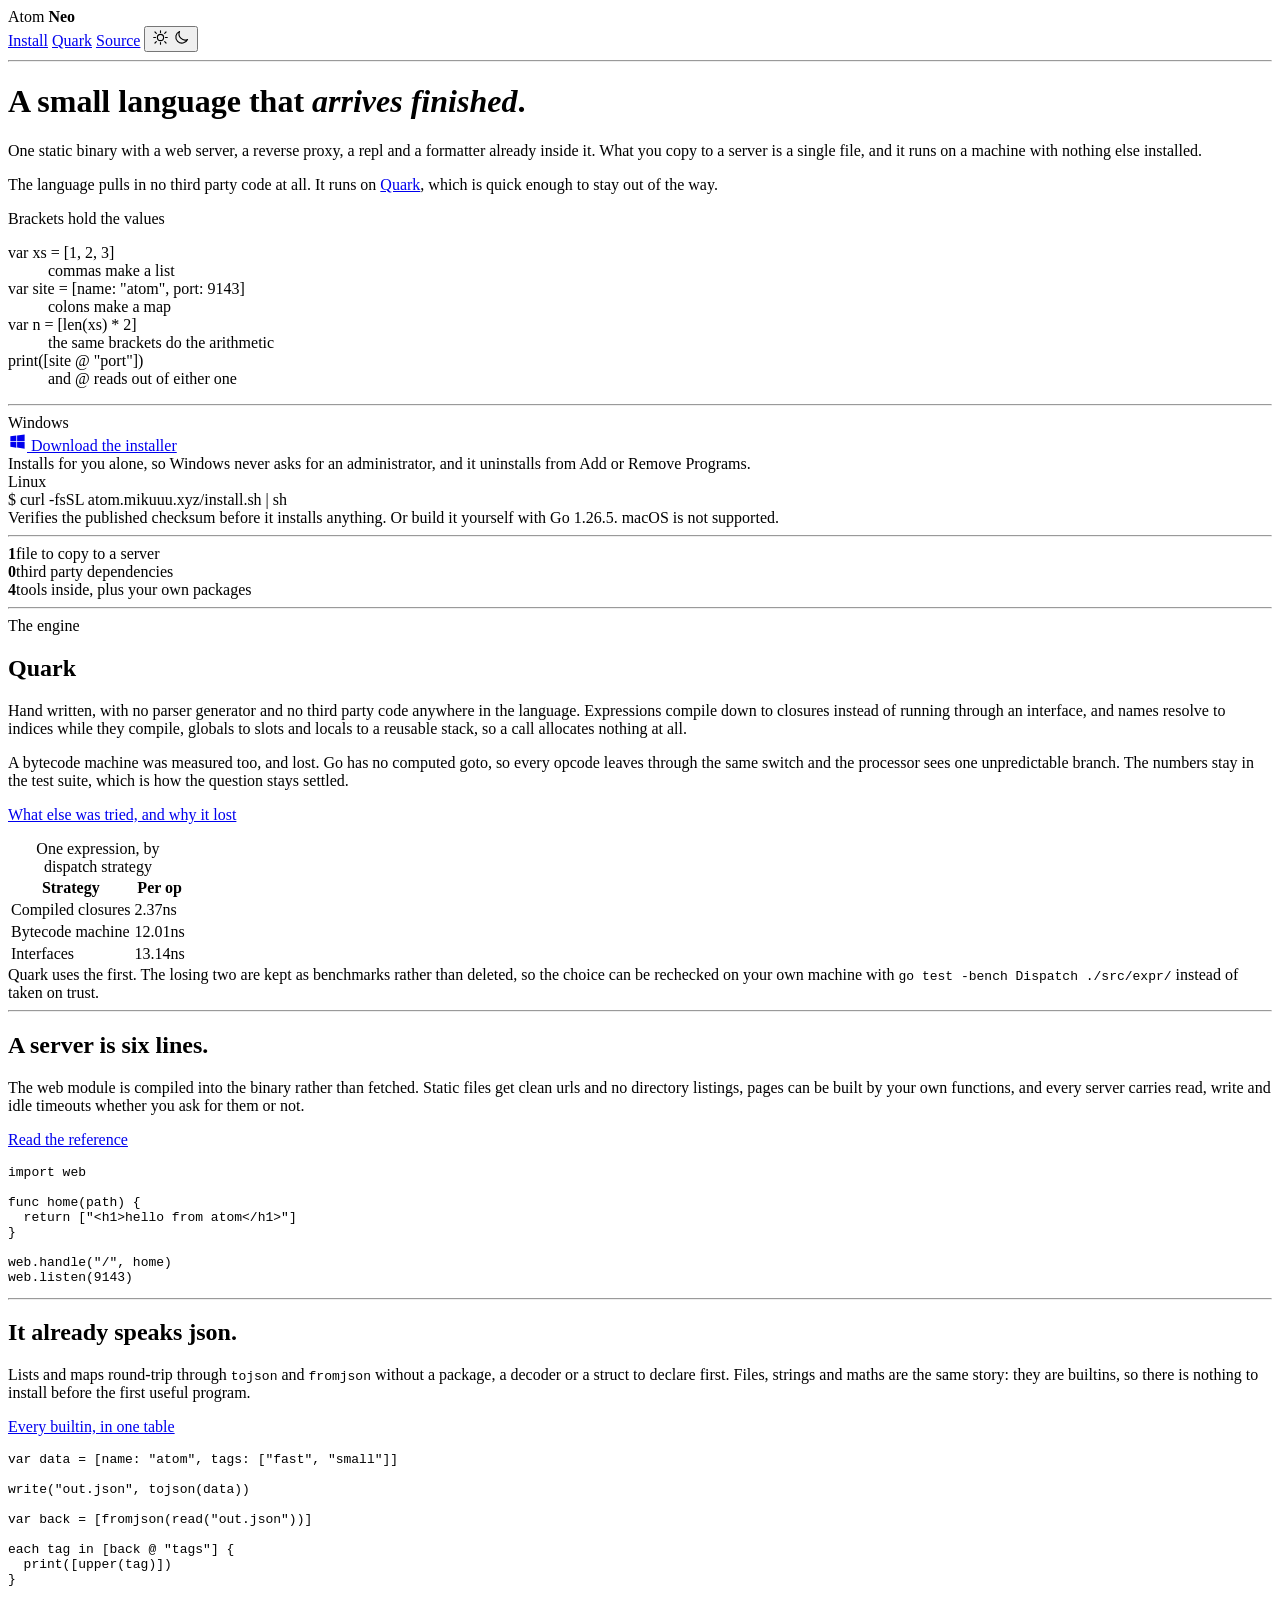
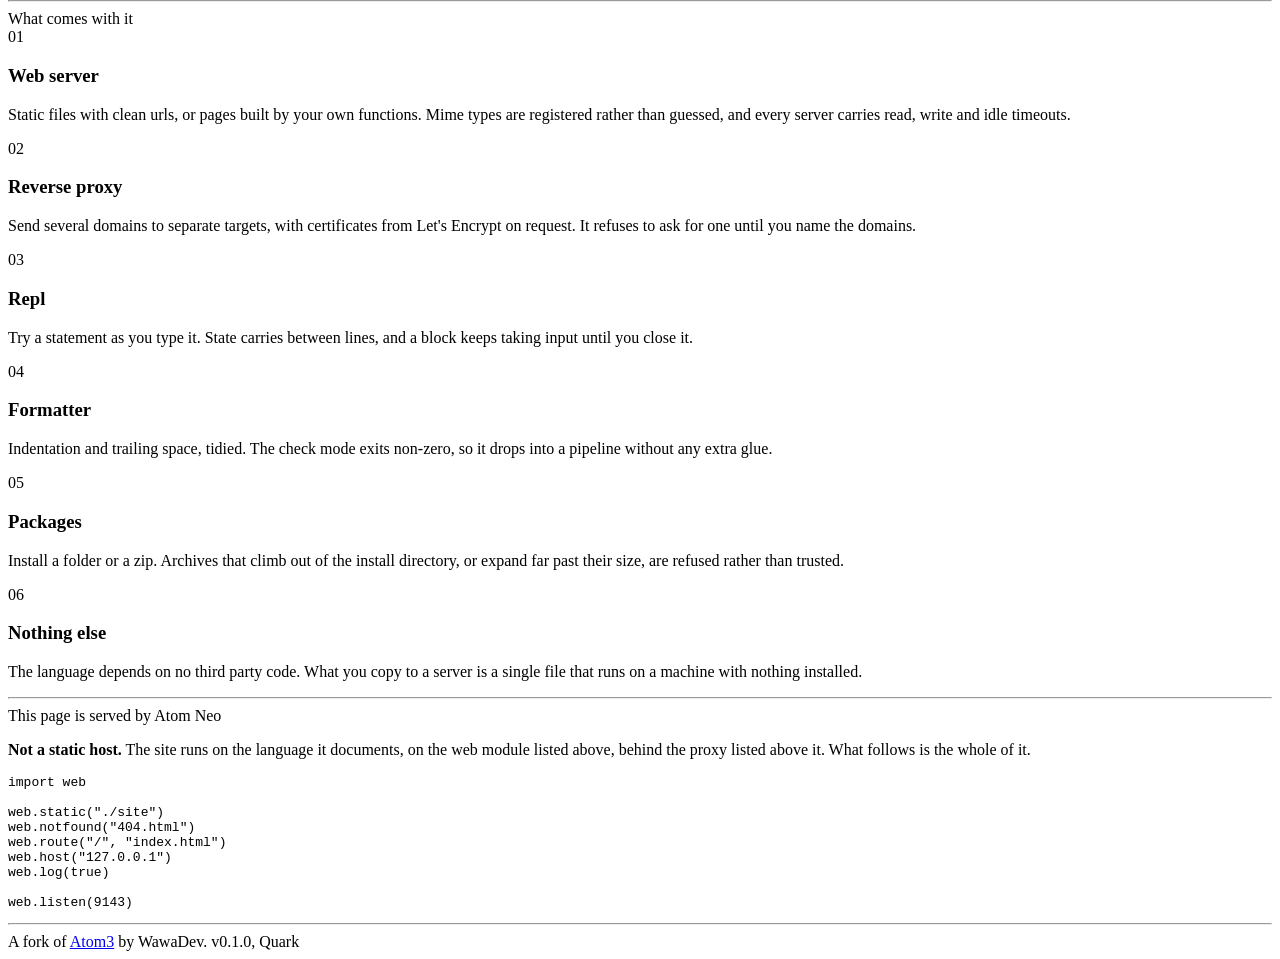
==== commit 46beaf43: "hello.atom: bind to localhost behind the proxy The site now sits behind a reverse proxy on the same " ====
--- a/site/index.html
+++ b/site/index.html
@@ -214,6 +214,7 @@
 web.static(<span class="st">"./site"</span>)
 web.notfound(<span class="st">"404.html"</span>)
 web.route(<span class="st">"/"</span>, <span class="st">"index.html"</span>)
+web.host(<span class="st">"127.0.0.1"</span>)
 web.log(<span class="kw">true</span>)
 
 web.listen(<span class="nu">9143</span>)</pre>
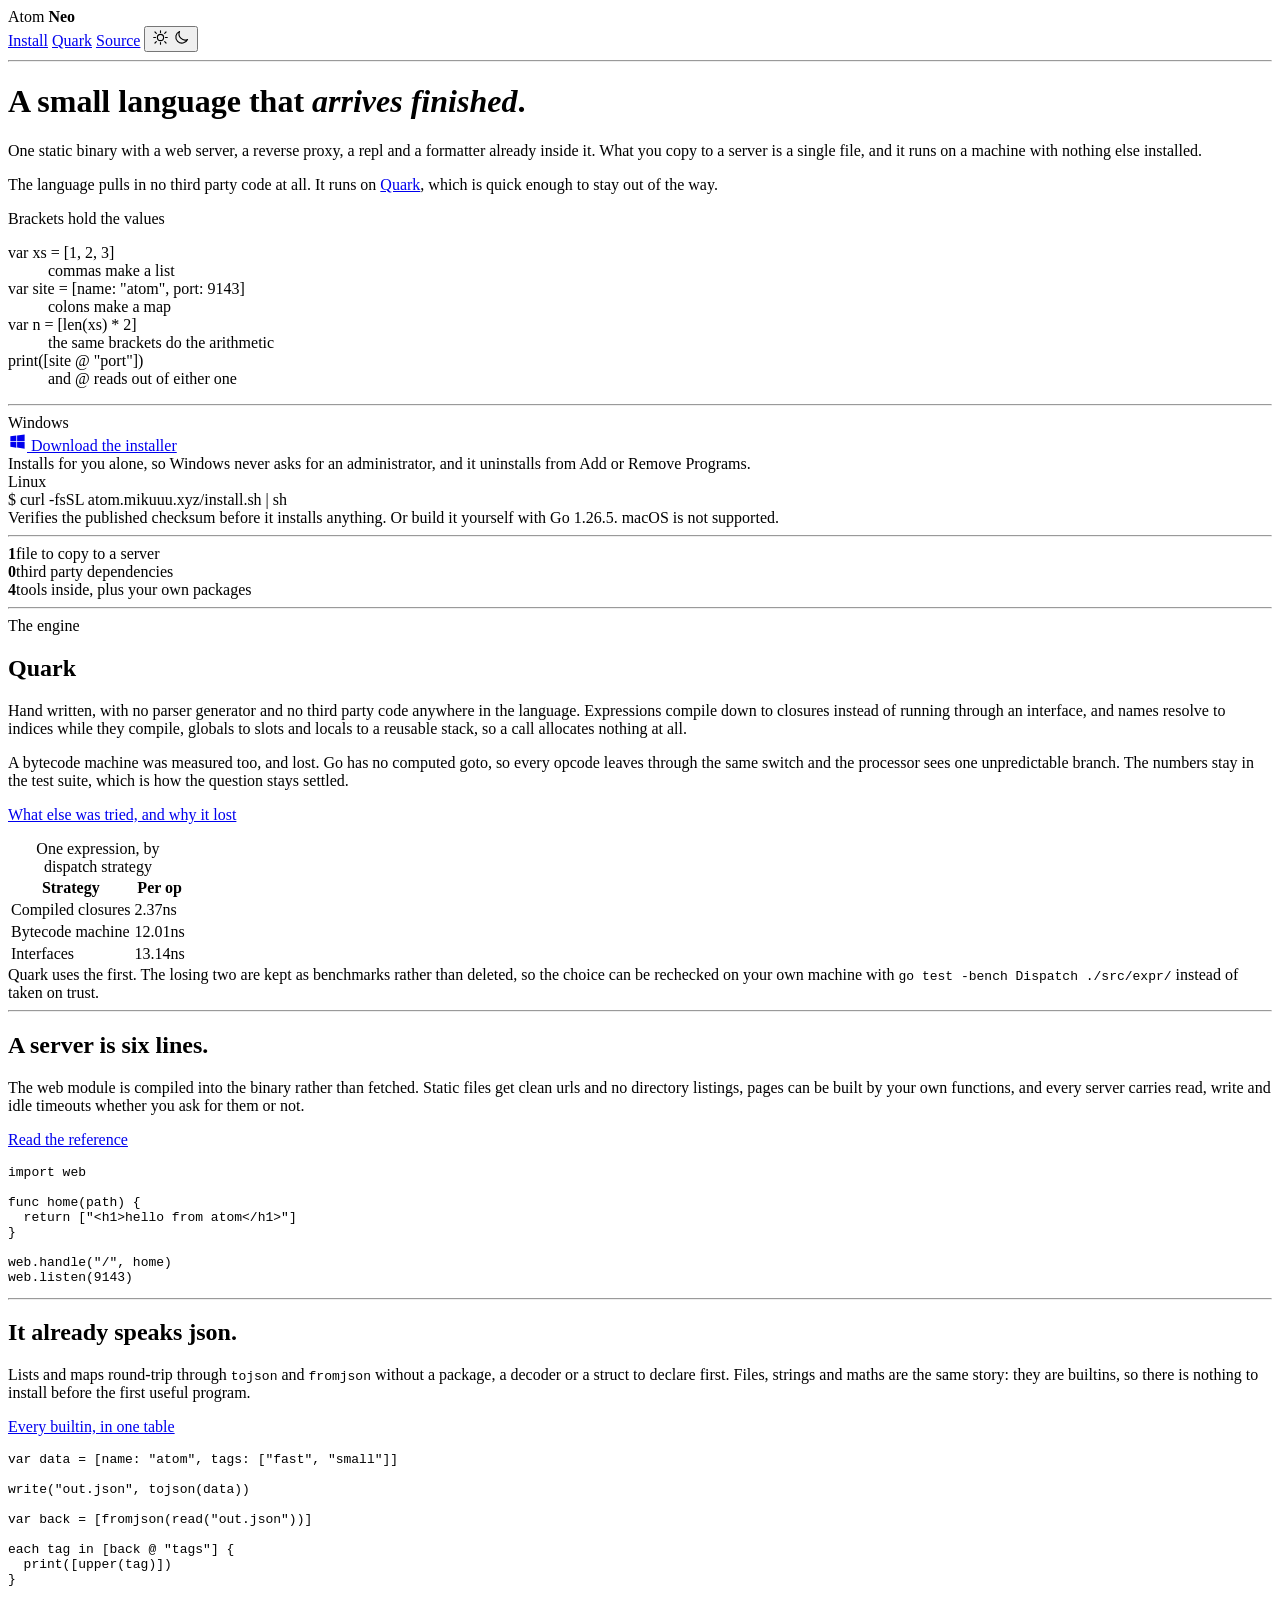
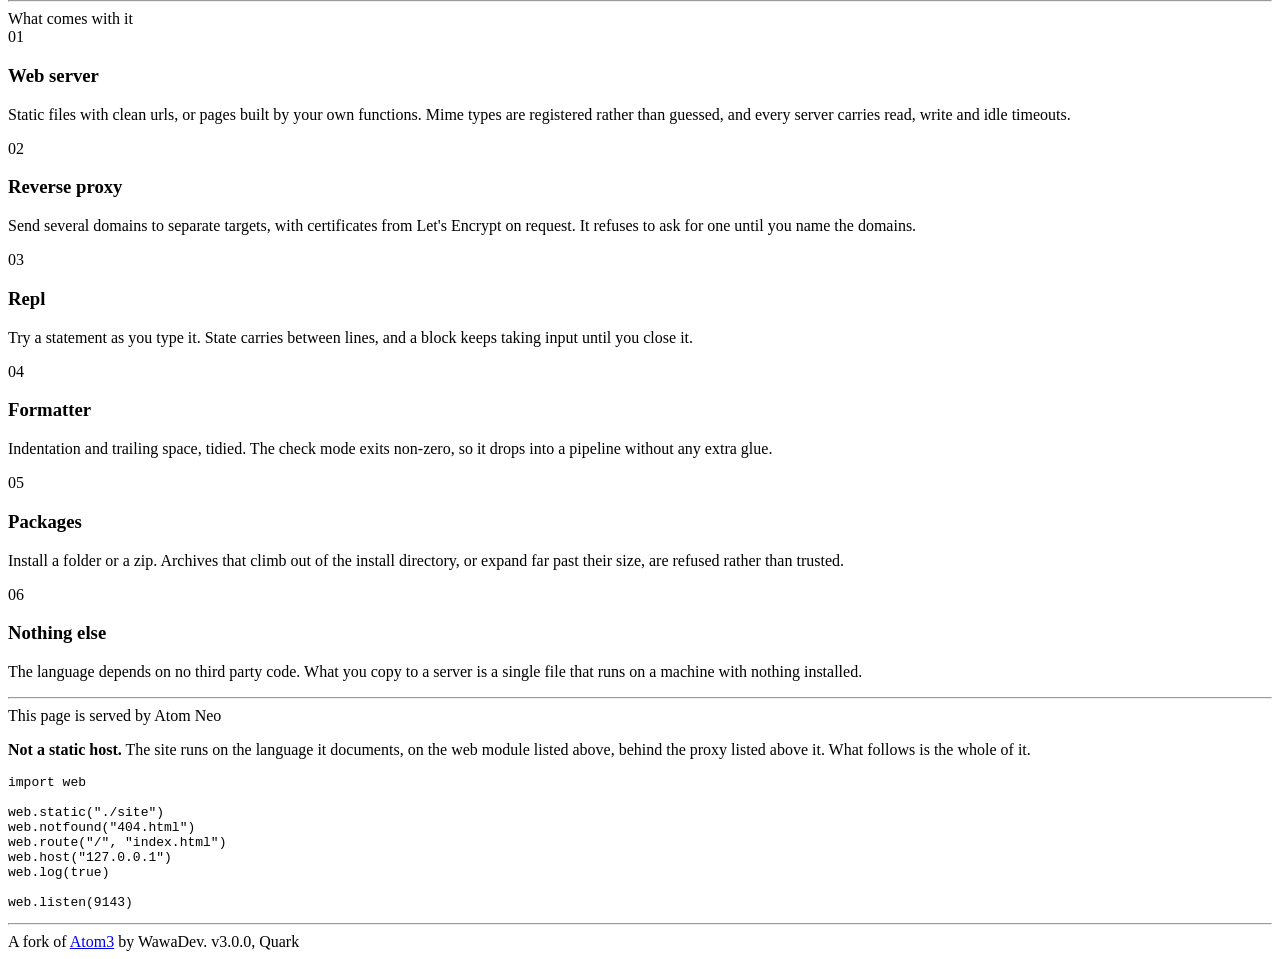
==== commit d5446425: "call the next release 3.0.0 The language line has been 3 since Atom3, so a release numbered 0.1.0 sa" ====
--- a/site/index.html
+++ b/site/index.html
@@ -16,10 +16,6 @@
 <meta property="og:url" content="https://atom.mikuuu.xyz/">
 <meta property="og:image" content="https://atom.mikuuu.xyz/assets/card.png">
 <meta name="twitter:card" content="summary">
-<link rel="preconnect" href="https://fonts.googleapis.com">
-<link rel="preconnect" href="https://fonts.gstatic.com" crossorigin>
-<link rel="stylesheet" href="https://fonts.googleapis.com/css2?family=Zilla+Slab:ital,wght@0,400;0,500;0,600;1,400&family=JetBrains+Mono:wght@400;500;600&display=swap">
-<link rel="stylesheet" href="https://fonts.googleapis.com/css2?family=Montserrat:wght@300&text=QuarkQUARK&display=swap">
 <link rel="stylesheet" href="/assets/style.css">
 <script>
   (function () {
@@ -224,7 +220,7 @@
 
   <div class="colophon">
     <span>A fork of <a href="https://github.com/WawaDevX/Atom3">Atom3</a> by WawaDev.</span>
-    <span>v0.1.0, Quark</span>
+    <span>v3.0.0, Quark</span>
   </div>
 
 </div>
